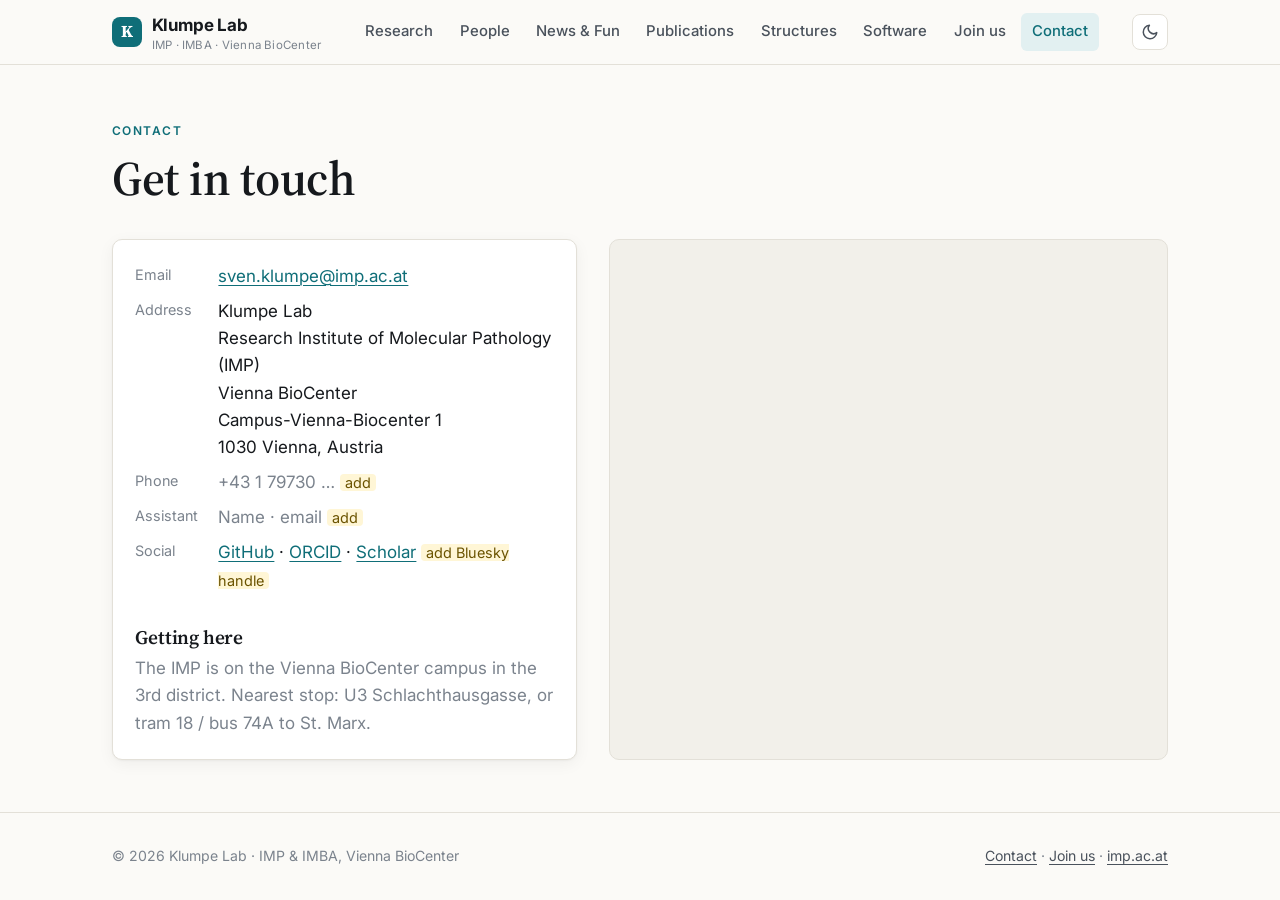
==== contact.html @ cb6379c0 "Klumpe Lab website Static site (no build step): home, research, people, news & fun, publications, st" ====
<!doctype html>
<html lang="en">
<head>
  <meta charset="utf-8">
  <meta name="viewport" content="width=device-width, initial-scale=1">
  <title>Contact · Klumpe Lab</title>
  <link rel="preconnect" href="https://fonts.googleapis.com">
  <link rel="preconnect" href="https://fonts.gstatic.com" crossorigin>
  <link href="https://fonts.googleapis.com/css2?family=Inter:wght@400;500;600;700&family=Source+Serif+4:opsz,wght@8..60,600&display=swap" rel="stylesheet">
  <script>try{var t=localStorage.getItem("theme");if(t==="light"||t==="dark")document.documentElement.dataset.theme=t}catch(e){}</script>
  <link rel="stylesheet" href="assets/css/style.css">
</head>
<body>
<main class="container">
  <header class="page-head">
    <div class="eyebrow">Contact</div>
    <h1>Get in touch</h1>
  </header>

  <div class="contact-grid">
    <div class="card">
      <dl class="info">
        <dt>Email</dt>
        <dd><a href="mailto:sven.klumpe@imp.ac.at">sven.klumpe@imp.ac.at</a></dd>
        <dt>Address</dt>
        <dd>Klumpe Lab<br>Research Institute of Molecular Pathology (IMP)<br>Vienna BioCenter<br>Campus-Vienna-Biocenter 1<br>1030 Vienna, Austria</dd>
        <dt>Phone</dt>
        <dd class="muted">+43 1 79730 … <span class="draft">add</span></dd>
        <dt>Assistant</dt>
        <dd class="muted">Name · email <span class="draft">add</span></dd>
        <dt>Social</dt>
        <dd><a href="https://github.com/sklumpe" rel="noopener">GitHub</a> · <a href="https://orcid.org/0000-0002-8350-6503" rel="noopener">ORCID</a> · <a href="https://scholar.google.com/citations?user=0xs-E9wAAAAJ&amp;hl=en" rel="noopener">Scholar</a> <span class="draft">add Bluesky handle</span></dd>
      </dl>
      <h3 style="margin-top:2rem">Getting here</h3>
      <p class="muted">The IMP is on the Vienna BioCenter campus in the 3rd district. Nearest stop: U3 Schlachthausgasse, or tram 18 / bus 74A to St. Marx.</p>
    </div>
    <div class="map">
      <iframe title="Map of the IMP, Vienna"
        src="https://www.openstreetmap.org/export/embed.html?bbox=16.3990%2C48.1855%2C16.4130%2C48.1925&amp;layer=mapnik&amp;marker=48.1890%2C16.4060"
        loading="lazy"></iframe>
    </div>
  </div>
</main>
<script src="assets/js/data.js"></script>
<script src="assets/js/site.js"></script>
</body>
</html>
---- assets/css/style.css ----
/* ==========================================================================
   Klumpe Lab — prototype stylesheet
   Colors and type are tokens on :root so the look can be retuned in one place.
   ========================================================================== */

:root {
  --bg: #fbfaf7;
  --surface: #ffffff;
  --surface-2: #f2f0ea;
  --ink: #16191d;
  --ink-2: #4a525c;
  --ink-3: #7b838d;
  --line: #e3e0d8;
  --accent: #0f6e78;        /* deep teal */
  --accent-ink: #ffffff;
  --accent-soft: #e2f0f1;
  --warm: #c8682d;          /* for "fun" tags */
  --warm-soft: #f7e9df;

  --font-sans: "Inter", system-ui, -apple-system, "Segoe UI", Roboto, sans-serif;
  --font-serif: "Source Serif 4", Georgia, "Times New Roman", serif;

  --maxw: 1120px;
  --radius: 10px;
  --shadow: 0 1px 2px rgba(0,0,0,.04), 0 4px 16px rgba(0,0,0,.05);
}

/* Dark theme: follows the system setting unless the visitor picks light or dark
   with the header toggle (stored as data-theme on <html>). */
@media (prefers-color-scheme: dark) {
  :root:not([data-theme="light"]) {
    --bg: #0f1215;
    --surface: #161a1f;
    --surface-2: #1c2128;
    --ink: #e9ecef;
    --ink-2: #b3bac2;
    --ink-3: #848c96;
    --line: #2a3038;
    --accent: #4fb6c0;
    --accent-ink: #0b1517;
    --accent-soft: #15292c;
    --warm: #e8935e;
    --warm-soft: #2c2018;
    --shadow: none;
  }
}
:root[data-theme="dark"] {
    --bg: #0f1215;
    --surface: #161a1f;
    --surface-2: #1c2128;
    --ink: #e9ecef;
    --ink-2: #b3bac2;
    --ink-3: #848c96;
    --line: #2a3038;
    --accent: #4fb6c0;
    --accent-ink: #0b1517;
    --accent-soft: #15292c;
    --warm: #e8935e;
    --warm-soft: #2c2018;
    --shadow: none;
}
:root { color-scheme: light dark; }
:root[data-theme="light"] { color-scheme: light; }
:root[data-theme="dark"] { color-scheme: dark; }

*, *::before, *::after { box-sizing: border-box; }

html { scroll-behavior: smooth; }

body {
  margin: 0;
  background: var(--bg);
  color: var(--ink);
  font-family: var(--font-sans);
  font-size: 17px;
  line-height: 1.6;
  -webkit-font-smoothing: antialiased;
  display: flex;
  flex-direction: column;
  min-height: 100vh;
}

main { flex: 1; }

img { max-width: 100%; display: block; }

a { color: var(--accent); text-decoration-thickness: 1px; text-underline-offset: 3px; }
a:hover { text-decoration-thickness: 2px; }

h1, h2, h3 { font-family: var(--font-serif); font-weight: 600; line-height: 1.2; letter-spacing: -0.01em; }
h1 { font-size: clamp(2rem, 4.5vw, 3rem); margin: 0 0 .5rem; }
h2 { font-size: clamp(1.5rem, 3vw, 1.9rem); margin: 2.5rem 0 1rem; }
h3 { font-size: 1.2rem; margin: 0 0 .4rem; }
p  { margin: 0 0 1rem; }

.container { max-width: var(--maxw); margin: 0 auto; padding: 0 16px; }
@media (min-width: 720px) { .container { padding: 0 32px; } }

/* ---------- Header / nav ---------- */
.site-header {
  position: sticky; top: 0; z-index: 50;
  background: color-mix(in srgb, var(--bg) 88%, transparent);
  backdrop-filter: saturate(1.4) blur(10px);
  border-bottom: 1px solid var(--line);
}
.site-header .container { display: flex; align-items: center; justify-content: space-between; height: 64px; }

.brand { display: flex; align-items: center; gap: .6rem; text-decoration: none; color: var(--ink); font-weight: 700; letter-spacing: -.01em; }
.brand-mark {
  width: 30px; height: 30px; border-radius: 8px;
  background: var(--accent); color: var(--accent-ink);
  display: grid; place-items: center; font-family: var(--font-serif); font-size: 1.05rem;
}
.brand > span:last-child { white-space: nowrap; }
.brand small { display: block; font-weight: 400; color: var(--ink-3); font-size: .72rem; letter-spacing: .02em; line-height: 1.1; }

.nav { display: flex; gap: .25rem; }
.nav a {
  color: var(--ink-2); text-decoration: none; font-size: .93rem; font-weight: 500;
  padding: .45rem .7rem; border-radius: 6px; white-space: nowrap;
}
.nav a:hover { color: var(--ink); background: var(--surface-2); }
.nav a[aria-current="page"] { color: var(--accent); background: var(--accent-soft); }

.header-actions { display: flex; align-items: center; gap: .5rem; }
.theme-toggle {
  width: 36px; height: 36px; border-radius: 8px; border: 1px solid var(--line); background: var(--surface);
  color: var(--ink-2); display: grid; place-items: center; cursor: pointer; padding: 0;
}
.theme-toggle:hover { color: var(--ink); border-color: var(--ink-3); }
.theme-toggle svg { width: 18px; height: 18px; }
.theme-toggle .icon-sun { display: none; }
:root[data-theme="dark"] .theme-toggle .icon-sun { display: block; }
:root[data-theme="dark"] .theme-toggle .icon-moon { display: none; }
@media (prefers-color-scheme: dark) {
  :root:not([data-theme="light"]) .theme-toggle .icon-sun { display: block; }
  :root:not([data-theme="light"]) .theme-toggle .icon-moon { display: none; }
}
.nav-toggle {
  display: none; border: 1px solid var(--line); background: var(--surface); color: var(--ink);
  border-radius: 8px; padding: .4rem .6rem; font: inherit; font-size: .9rem; cursor: pointer;
}

@media (max-width: 1100px) {
  .nav-toggle { display: block; }
  .nav {
    display: none; position: absolute; top: 64px; left: 0; right: 0;
    flex-direction: column; padding: .5rem 16px 1rem;
    background: var(--bg); border-bottom: 1px solid var(--line);
  }
  .nav.open { display: flex; }
  .nav a { padding: .7rem .6rem; }
}

/* ---------- Page header ---------- */
.page-head { padding: 3.5rem 0 1.5rem; }
.eyebrow { text-transform: uppercase; letter-spacing: .12em; font-size: .75rem; font-weight: 600; color: var(--accent); margin-bottom: .6rem; }
.lead { font-size: 1.15rem; color: var(--ink-2); max-width: 46rem; }

/* ---------- Hero (home) ---------- */
.hero { padding-block: 4.5rem 3rem; display: grid; gap: 2.5rem; align-items: center; }
@media (min-width: 900px) { .hero { grid-template-columns: 1.15fr 1fr; padding-block: 6rem 4rem; } }
.hero h1 { font-size: clamp(2.2rem, 5vw, 3.4rem); }
.hero-visual {
  aspect-ratio: 4 / 3; border-radius: 16px; overflow: hidden;
  background: radial-gradient(120% 90% at 30% 20%, var(--accent-soft), var(--surface-2));
  border: 1px solid var(--line); position: relative;
}
.hero-visual { margin: 0; }
.hero-text { padding-block: 4.5rem 2rem; }
@media (min-width: 900px) { .hero-text { grid-template-columns: minmax(0, 46rem); padding-block: 5.5rem 2.5rem; } }
.hero-banner { margin: 0 0 3rem; }
.hero-banner img { width: 100%; height: auto; }
.hero-banner figcaption { margin-top: .75rem; font-size: .82rem; color: var(--ink-3); text-align: right; }
.placeholder-note {
  position: absolute; bottom: 10px; right: 12px; font-size: .72rem; color: var(--ink-3);
  background: var(--surface); padding: .15rem .5rem; border-radius: 999px; border: 1px solid var(--line);
}

.btn-row { display: flex; flex-wrap: wrap; gap: .75rem; margin-top: 1.5rem; }
.btn {
  display: inline-flex; align-items: center; gap: .4rem;
  padding: .65rem 1.1rem; border-radius: 8px; font-weight: 600; font-size: .95rem;
  text-decoration: none; border: 1px solid transparent;
}
.btn-primary { background: var(--accent); color: var(--accent-ink); }
.btn-primary:hover { filter: brightness(1.08); }
.btn-ghost { border-color: var(--line); color: var(--ink); background: var(--surface); }
.btn-ghost:hover { border-color: var(--ink-3); }

/* ---------- Generic grids & cards ---------- */
.grid { display: grid; gap: 1.25rem; }
.grid-2 { grid-template-columns: repeat(auto-fill, minmax(min(100%, 420px), 1fr)); }
.grid-3 { grid-template-columns: repeat(auto-fill, minmax(min(100%, 300px), 1fr)); }
.grid-4 { grid-template-columns: repeat(auto-fill, minmax(min(100%, 220px), 1fr)); }

.card {
  background: var(--surface); border: 1px solid var(--line); border-radius: var(--radius);
  padding: 1.4rem; box-shadow: var(--shadow);
}
.card p:last-child { margin-bottom: 0; }
.card .meta { color: var(--ink-3); font-size: .85rem; margin-bottom: .4rem; }
a.card { color: inherit; text-decoration: none; transition: border-color .15s, transform .15s; display: block; }
a.card:hover { border-color: var(--accent); transform: translateY(-2px); }

.section { padding-block: 1rem 3rem; }
.section-head { display: flex; justify-content: space-between; align-items: baseline; gap: 1rem; flex-wrap: wrap; }
.section-head a { font-size: .92rem; font-weight: 500; }

.muted { color: var(--ink-3); }
.tag {
  display: inline-block; font-size: .72rem; font-weight: 600; letter-spacing: .04em; text-transform: uppercase;
  padding: .15rem .5rem; border-radius: 999px; background: var(--accent-soft); color: var(--accent);
}
.tag.fun { background: var(--warm-soft); color: var(--warm); }

/* ---------- Home topic panels ---------- */
.topic-card { padding-top: 0; overflow: hidden; }
.topic-img {
  margin: 0 -1.4rem 1.1rem; aspect-ratio: 1600 / 1145; display: grid; place-items: center;
  border-bottom: 1px solid var(--line); background: transparent;
}
.topic-img { position: relative; }
.topic-img img { position: absolute; inset: 0; width: 100%; height: 100%; object-fit: contain; }
:root[data-theme="dark"] .topic-img { background: #000; }
@media (prefers-color-scheme: dark) { :root:not([data-theme="light"]) .topic-img { background: #000; } }
.topic-img-empty { font-size: .8rem; font-weight: 600; letter-spacing: .04em; color: var(--ink-3); }

/* ---------- Research ---------- */
.theme { display: grid; gap: 1.5rem; padding: 2rem 0; border-top: 1px solid var(--line); }
@media (min-width: 820px) { .theme { grid-template-columns: 64px 1fr 280px; } }
.theme-num { font-family: var(--font-serif); font-size: 2.2rem; color: var(--accent); line-height: 1; }
.theme-img {
  border-radius: var(--radius); border: 1px solid var(--line); aspect-ratio: 4/3;
  background: repeating-linear-gradient(45deg, var(--surface-2) 0 10px, var(--surface) 10px 20px);
  display: grid; place-items: center; color: var(--ink-3); font-size: .8rem;
}
.theme ul { padding-left: 1.1rem; color: var(--ink-2); }
.theme-photo { margin: 0; aspect-ratio: auto; display: block; align-self: start; padding: 0; border: 0; border-radius: 0; background: none; }
.theme-photo img { width: 100%; height: auto; }
.theme-photo figcaption { margin-top: .5rem; font-size: .78rem; color: var(--ink-3); text-align: center; }
.theme-figure { margin: 1.5rem 0 0; padding: 1rem; border-radius: var(--radius); border: 1px solid var(--line);
  background: radial-gradient(120% 90% at 30% 20%, var(--accent-soft), var(--surface-2)); }
.theme-figure img { width: 100%; height: auto; }
.theme-figure figcaption { margin-top: .6rem; font-size: .82rem; color: var(--ink-3); }
@media (min-width: 820px) { .theme:not(:has(> .theme-img)) { grid-template-columns: 64px 1fr; } }
.quote {
  margin: 0 0 1.2rem; padding: .2rem 0 .2rem 1.1rem; border-left: 3px solid var(--accent);
  font-family: var(--font-serif); font-size: 1.15rem; line-height: 1.45; color: var(--ink);
}
.quote cite { display: block; margin-top: .4rem; font-family: var(--font-sans); font-style: normal; font-size: .85rem; color: var(--ink-3); }
.quote cite::before { content: "— "; }
.outlook { margin-top: 2rem; background: var(--accent-soft); border-color: transparent; }
.outlook p { font-size: 1.08rem; color: var(--ink); }

/* ---------- Publications ---------- */
.pub-tools { display: flex; flex-wrap: wrap; gap: .75rem; align-items: center; margin: 1rem 0 1.5rem; }
.pub-tools input[type="search"] {
  flex: 1 1 260px; padding: .6rem .8rem; border-radius: 8px; border: 1px solid var(--line);
  background: var(--surface); color: var(--ink); font: inherit; font-size: .95rem;
}
.chip {
  border: 1px solid var(--line); background: var(--surface); color: var(--ink-2);
  border-radius: 999px; padding: .35rem .8rem; font: inherit; font-size: .85rem; cursor: pointer;
}
.chip[aria-pressed="true"] { background: var(--accent); color: var(--accent-ink); border-color: var(--accent); }

.pub-year { font-family: var(--font-serif); font-size: 1.4rem; margin: 2rem 0 .5rem; color: var(--ink-3); }
.pub { padding: 1rem 0; border-bottom: 1px solid var(--line); display: grid; grid-template-columns: 180px 1fr; gap: 1.6rem; align-items: start; }
.pub-main { display: grid; gap: .25rem; min-width: 0; }
.pub-thumb-link { display: block; text-decoration: none; }
.pub-thumb {
  width: 180px; height: 180px; border-radius: 12px; object-fit: contain; background: #fff;
  border: 1px solid var(--line); display: block;
}
.pub-thumb-empty {
  display: grid; place-items: center; padding: .35rem; text-align: center;
  font: 600 .95rem/1.2 var(--font-sans); letter-spacing: .02em; color: var(--accent);
  overflow-wrap: anywhere; hyphens: manual; overflow: hidden;
  background: repeating-linear-gradient(45deg, var(--accent-soft) 0 6px, var(--surface) 6px 12px);
}
@media (max-width: 720px) { .pub { grid-template-columns: 120px 1fr; gap: 1.1rem; } .pub-thumb { width: 120px; height: 120px; } .pub-thumb-empty { font-size: .8rem; } }
@media (max-width: 480px) { .pub { grid-template-columns: 100px 1fr; gap: .9rem; } .pub-thumb { width: 100px; height: 100px; } .pub-thumb-empty { font-size: .72rem; } }
.pub-title { font-weight: 600; color: var(--ink); }
.pub-authors { color: var(--ink-2); font-size: .93rem; }
.pub-authors .me { font-weight: 600; color: var(--ink); }
.pub-venue { font-size: .9rem; color: var(--ink-3); font-style: italic; }
.pub-links { display: flex; gap: .9rem; font-size: .85rem; margin-top: .2rem; }

/* ---------- People ---------- */
.person { text-align: left; }
.avatar {
  width: 100%; aspect-ratio: 1; border-radius: var(--radius); margin-bottom: .9rem;
  display: grid; place-items: center; font-family: var(--font-serif); font-size: 2.6rem;
  color: var(--accent); background: var(--accent-soft); border: 1px solid var(--line);
}
.avatar { overflow: hidden; }
.avatar img { width: 100%; height: 100%; object-fit: cover; }
.avatar-art img { object-fit: contain; padding: 12%; }
.person .role { color: var(--accent); font-size: .88rem; font-weight: 600; margin-bottom: .4rem; }
.person p { font-size: .92rem; color: var(--ink-2); }
.pi { display: grid; gap: 2rem; align-items: start; }
@media (min-width: 820px) { .pi { grid-template-columns: 280px 1fr; } }
.alumni { columns: 2 260px; padding-left: 1.1rem; color: var(--ink-2); }

/* ---------- News ---------- */
.filter-row { display: flex; gap: .5rem; flex-wrap: wrap; margin-bottom: 1.5rem; }
.news-item { display: grid; gap: 1rem; padding: 1.5rem 0; border-top: 1px solid var(--line); }
@media (min-width: 720px) { .news-item { grid-template-columns: 140px 1fr; } }
.news-date { color: var(--ink-3); font-size: .9rem; font-variant-numeric: tabular-nums; }
.news-body.has-thumb { display: grid; gap: 1.25rem; }
@media (min-width: 720px) { .news-body.has-thumb { grid-template-columns: 160px 1fr; align-items: start; } }
.news-thumb { width: 100%; aspect-ratio: 4 / 3; object-fit: cover; border-radius: var(--radius); }
.news-portrait { width: 96px; aspect-ratio: 1; border-radius: 50%; }
.news-more { margin-top: .5rem; }
.news-more summary { cursor: pointer; color: var(--accent); font-weight: 500; width: fit-content; }
.news-more summary:hover { text-decoration: underline; text-underline-offset: 3px; }
.news-more img { margin-top: 1rem; width: 100%; max-width: 720px; border-radius: var(--radius); }
img.zoomable { cursor: zoom-in; }
img.zoomable:focus-visible { outline: 3px solid var(--accent); outline-offset: 3px; }
.lightbox {
  position: fixed; inset: 0; z-index: 1000; display: grid; place-items: center; padding: 2vmin;
  background: rgba(0, 0, 0, .9); cursor: zoom-out; animation: lb-in .15s ease-out;
}
.lightbox img { background: var(--bg); max-width: 96vw; max-height: 96vh; max-height: 96dvh; width: auto; height: auto; object-fit: contain; border-radius: 4px; }
.lightbox-close {
  position: fixed; top: 12px; right: 16px; width: 44px; height: 44px; border-radius: 50%;
  border: 0; background: rgba(255,255,255,.15); color: #fff; font-size: 1.8rem; line-height: 1; cursor: pointer;
}
.lightbox-close:hover, .lightbox-close:focus-visible { background: rgba(255,255,255,.3); outline: none; }
@keyframes lb-in { from { opacity: 0; } to { opacity: 1; } }
.card.has-thumb { padding-top: 0; overflow: hidden; }
.news-card-thumb { display: block; width: calc(100% + 2.8rem); max-width: none; margin: 0 -1.4rem 1rem; aspect-ratio: 16 / 9; object-fit: cover; }

/* ---------- Software ---------- */
.sw-head { display: flex; justify-content: space-between; align-items: flex-start; gap: 1rem; }
.sw-icon {
  width: 42px; height: 42px; border-radius: 10px; flex: none;
  background: var(--accent-soft); color: var(--accent); display: grid; place-items: center;
  font-family: ui-monospace, SFMono-Regular, Menlo, monospace; font-weight: 700;
}
.stack { display: flex; flex-wrap: wrap; gap: .35rem; margin: .8rem 0; }
.stack span { font-family: ui-monospace, SFMono-Regular, Menlo, monospace; font-size: .75rem; padding: .1rem .45rem; border-radius: 4px; background: var(--surface-2); color: var(--ink-2); }

/* ---------- Join ---------- */
.position { display: grid; gap: .5rem; }
.position .status { font-size: .8rem; font-weight: 600; color: var(--accent); }
.steps { counter-reset: s; list-style: none; padding: 0; display: grid; gap: 1rem; }
.steps li { counter-increment: s; padding-left: 3rem; position: relative; }
.steps li::before {
  content: counter(s); position: absolute; left: 0; top: 0;
  width: 2rem; height: 2rem; border-radius: 50%; display: grid; place-items: center;
  background: var(--accent-soft); color: var(--accent); font-weight: 700; font-size: .9rem;
}

/* ---------- Contact ---------- */
.contact-grid { display: grid; gap: 2rem; }
@media (min-width: 820px) { .contact-grid { grid-template-columns: 1fr 1.2fr; } }
.map {
  border-radius: var(--radius); border: 1px solid var(--line); min-height: 320px; overflow: hidden;
  background: var(--surface-2);
}
.map iframe { width: 100%; height: 100%; min-height: 320px; border: 0; display: block; }
dl.info { display: grid; grid-template-columns: max-content 1fr; gap: .5rem 1.25rem; margin: 0; }
dl.info dt { color: var(--ink-3); font-size: .9rem; }
dl.info dd { margin: 0; }

/* ---------- Structure gallery ---------- */
.structure { padding: 0; overflow: hidden; display: flex; flex-direction: column; }
.structure-img { display: block; position: relative; aspect-ratio: 1; background: #fff; border-bottom: 1px solid var(--line); }
.structure-img img { width: 100%; height: 100%; object-fit: contain; transition: transform .25s; }
.structure-img:hover img { transform: scale(1.04); }
.pdb-id {
  position: absolute; top: 10px; left: 10px; font: 600 .75rem ui-monospace, SFMono-Regular, Menlo, monospace;
  background: var(--accent); color: var(--accent-ink); padding: .15rem .5rem; border-radius: 4px;
}
.structure h3 {
  font-size: 1.02rem; margin: 1rem 1.2rem .3rem;
  display: -webkit-box; -webkit-line-clamp: 3; -webkit-box-orient: vertical; overflow: hidden;
}
.kind-tag {
  position: absolute; top: 10px; right: 10px; font-size: .7rem; font-weight: 600;
  background: rgba(255,255,255,.9); color: #333; padding: .15rem .5rem; border-radius: 4px; border: 1px solid #ddd;
}
.filter-label { font-size: .8rem; color: var(--ink-3); text-transform: uppercase; letter-spacing: .08em; align-self: center; margin-right: .25rem; min-width: 4.5rem; }
.structure .meta { margin: 0 1.2rem; }
.structure .pub-links { margin: auto 1.2rem 1.1rem; padding-top: .6rem; flex-wrap: wrap; }
.chip .muted { margin-left: .2rem; }
.chip[aria-pressed="true"] .muted { color: inherit; opacity: .75; }

/* ---------- Sponsors ---------- */
.sponsors { display: grid; grid-template-columns: repeat(auto-fill, minmax(min(100%, 150px), 1fr)); gap: .75rem; }
.sponsor {
  display: flex; align-items: center; justify-content: center; height: 88px; padding: .8rem 1rem;
  background: #fff; border: 1px solid var(--line); border-radius: var(--radius);
  transition: border-color .15s, transform .15s;
}
.sponsor:hover { border-color: var(--accent); transform: translateY(-2px); }
.sponsor img { max-width: 100%; max-height: 100%; min-width: 0; min-height: 0; object-fit: contain; }

/* ---------- Footer ---------- */
.site-footer { border-top: 1px solid var(--line); margin-top: 3rem; padding: 2rem 0; color: var(--ink-3); font-size: .88rem; }
.site-footer .container { display: flex; justify-content: space-between; flex-wrap: wrap; gap: 1rem; }
.site-footer a { color: var(--ink-2); }

/* ---------- Prototype marker ---------- */
.draft { background: #fff6d6; color: #6b5300; border-radius: 4px; padding: 0 .3rem; font-size: .85em; }
@media (prefers-color-scheme: dark) { :root:not([data-theme="light"]) .draft { background: #3a3110; color: #f1d98a; } }
:root[data-theme="dark"] .draft { background: #3a3110; color: #f1d98a; }

/* Theme-specific image variants */
.img-dark { display: none !important; }
:root[data-theme="dark"] .img-dark { display: block !important; }
:root[data-theme="dark"] .img-light { display: none !important; }
@media (prefers-color-scheme: dark) {
  :root:not([data-theme="light"]) .img-dark { display: block !important; }
  :root:not([data-theme="light"]) .img-light { display: none !important; }
}
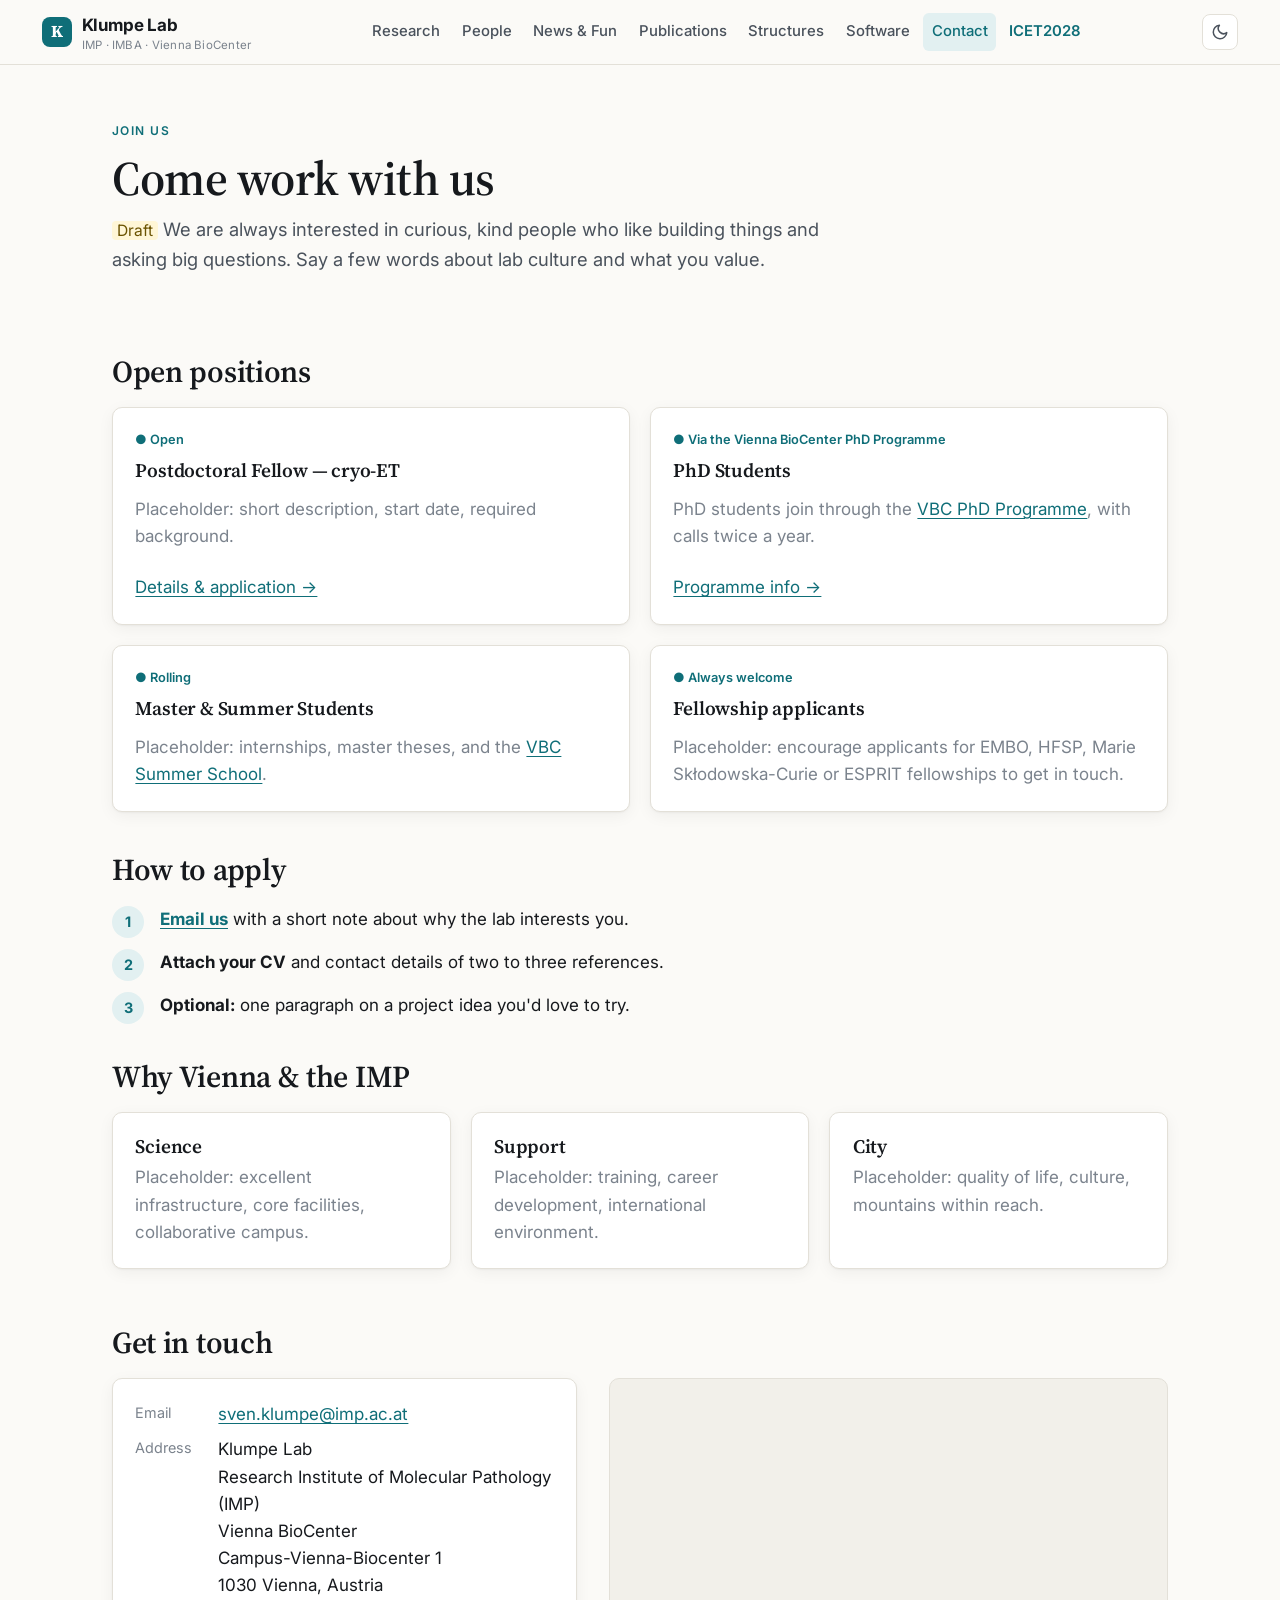
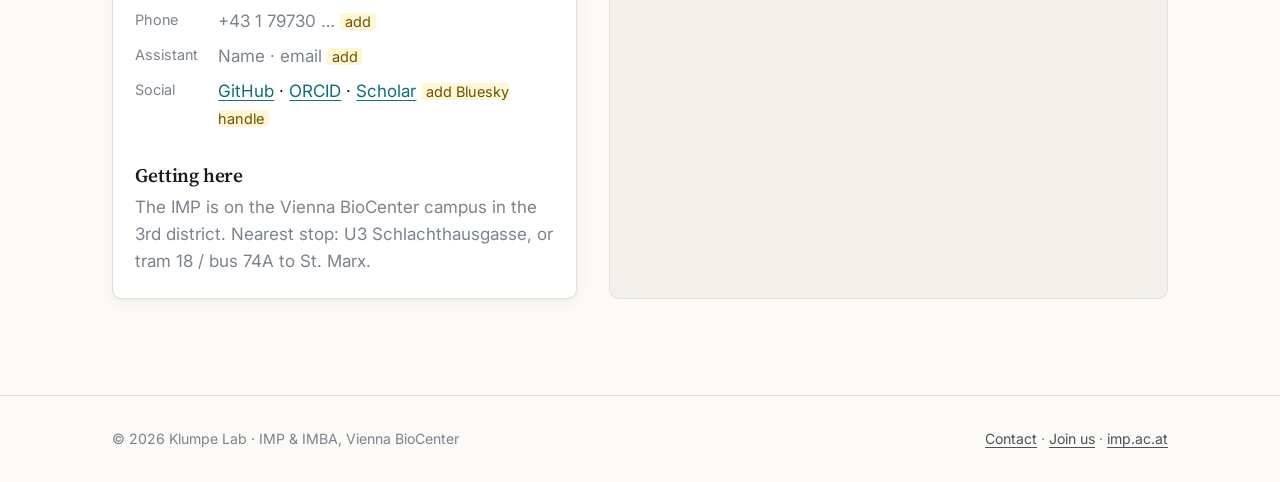
==== commit 1269b869: "Merge Join us into Contact page, add ICET2028 link to menu - Contact page now starts with Join us an" ====
--- a/contact.html
+++ b/contact.html
@@ -12,34 +12,78 @@
 </head>
 <body>
 <main class="container">
-  <header class="page-head">
-    <div class="eyebrow">Contact</div>
-    <h1>Get in touch</h1>
+  <header class="page-head" id="join">
+    <div class="eyebrow">Join us</div>
+    <h1>Come work with us</h1>
+    <p class="lead"><span class="draft">Draft</span> We are always interested in curious, kind people who like building things and asking big questions. Say a few words about lab culture and what you value.</p>
   </header>
 
-  <div class="contact-grid">
-    <div class="card">
-      <dl class="info">
-        <dt>Email</dt>
-        <dd><a href="mailto:sven.klumpe@imp.ac.at">sven.klumpe@imp.ac.at</a></dd>
-        <dt>Address</dt>
-        <dd>Klumpe Lab<br>Research Institute of Molecular Pathology (IMP)<br>Vienna BioCenter<br>Campus-Vienna-Biocenter 1<br>1030 Vienna, Austria</dd>
-        <dt>Phone</dt>
-        <dd class="muted">+43 1 79730 … <span class="draft">add</span></dd>
-        <dt>Assistant</dt>
-        <dd class="muted">Name · email <span class="draft">add</span></dd>
-        <dt>Social</dt>
-        <dd><a href="https://github.com/sklumpe" rel="noopener">GitHub</a> · <a href="https://orcid.org/0000-0002-8350-6503" rel="noopener">ORCID</a> · <a href="https://scholar.google.com/citations?user=0xs-E9wAAAAJ&amp;hl=en" rel="noopener">Scholar</a> <span class="draft">add Bluesky handle</span></dd>
-      </dl>
-      <h3 style="margin-top:2rem">Getting here</h3>
-      <p class="muted">The IMP is on the Vienna BioCenter campus in the 3rd district. Nearest stop: U3 Schlachthausgasse, or tram 18 / bus 74A to St. Marx.</p>
+  <h2>Open positions</h2>
+  <div class="grid grid-2">
+    <article class="card position">
+      <div class="status">● Open</div>
+      <h3>Postdoctoral Fellow — cryo-ET</h3>
+      <p class="muted">Placeholder: short description, start date, required background.</p>
+      <a href="#">Details & application →</a>
+    </article>
+    <article class="card position">
+      <div class="status">● Via the Vienna BioCenter PhD Programme</div>
+      <h3>PhD Students</h3>
+      <p class="muted">PhD students join through the <a href="https://training.vbc.ac.at/phd-programme/" rel="noopener">VBC PhD Programme</a>, with calls twice a year.</p>
+      <a href="https://training.vbc.ac.at/phd-programme/" rel="noopener">Programme info →</a>
+    </article>
+    <article class="card position">
+      <div class="status">● Rolling</div>
+      <h3>Master & Summer Students</h3>
+      <p class="muted">Placeholder: internships, master theses, and the <a href="https://training.vbc.ac.at/summer-school/" rel="noopener">VBC Summer School</a>.</p>
+    </article>
+    <article class="card position">
+      <div class="status">● Always welcome</div>
+      <h3>Fellowship applicants</h3>
+      <p class="muted">Placeholder: encourage applicants for EMBO, HFSP, Marie Skłodowska-Curie or ESPRIT fellowships to get in touch.</p>
+    </article>
+  </div>
+
+  <h2>How to apply</h2>
+  <ol class="steps">
+    <li><strong><a href="mailto:sven.klumpe@imp.ac.at">Email us</a></strong> with a short note about why the lab interests you.</li>
+    <li><strong>Attach your CV</strong> and contact details of two to three references.</li>
+    <li><strong>Optional:</strong> one paragraph on a project idea you'd love to try.</li>
+  </ol>
+
+  <h2>Why Vienna &amp; the IMP</h2>
+  <div class="grid grid-3">
+    <div class="card"><h3>Science</h3><p class="muted">Placeholder: excellent infrastructure, core facilities, collaborative campus.</p></div>
+    <div class="card"><h3>Support</h3><p class="muted">Placeholder: training, career development, international environment.</p></div>
+    <div class="card"><h3>City</h3><p class="muted">Placeholder: quality of life, culture, mountains within reach.</p></div>
+  </div>
+
+  <section id="contact" class="section">
+    <h2>Get in touch</h2>
+    <div class="contact-grid">
+      <div class="card">
+        <dl class="info">
+          <dt>Email</dt>
+          <dd><a href="mailto:sven.klumpe@imp.ac.at">sven.klumpe@imp.ac.at</a></dd>
+          <dt>Address</dt>
+          <dd>Klumpe Lab<br>Research Institute of Molecular Pathology (IMP)<br>Vienna BioCenter<br>Campus-Vienna-Biocenter 1<br>1030 Vienna, Austria</dd>
+          <dt>Phone</dt>
+          <dd class="muted">+43 1 79730 … <span class="draft">add</span></dd>
+          <dt>Assistant</dt>
+          <dd class="muted">Name · email <span class="draft">add</span></dd>
+          <dt>Social</dt>
+          <dd><a href="https://github.com/sklumpe" rel="noopener">GitHub</a> · <a href="https://orcid.org/0000-0002-8350-6503" rel="noopener">ORCID</a> · <a href="https://scholar.google.com/citations?user=0xs-E9wAAAAJ&amp;hl=en" rel="noopener">Scholar</a> <span class="draft">add Bluesky handle</span></dd>
+        </dl>
+        <h3 style="margin-top:2rem">Getting here</h3>
+        <p class="muted">The IMP is on the Vienna BioCenter campus in the 3rd district. Nearest stop: U3 Schlachthausgasse, or tram 18 / bus 74A to St. Marx.</p>
+      </div>
+      <div class="map">
+        <iframe title="Map of the IMP, Vienna"
+          src="https://www.openstreetmap.org/export/embed.html?bbox=16.3990%2C48.1855%2C16.4130%2C48.1925&amp;layer=mapnik&amp;marker=48.1890%2C16.4060"
+          loading="lazy"></iframe>
+      </div>
     </div>
-    <div class="map">
-      <iframe title="Map of the IMP, Vienna"
-        src="https://www.openstreetmap.org/export/embed.html?bbox=16.3990%2C48.1855%2C16.4130%2C48.1925&amp;layer=mapnik&amp;marker=48.1890%2C16.4060"
-        loading="lazy"></iframe>
-    </div>
-  </div>
+  </section>
 </main>
 <script src="assets/js/data.js"></script>
 <script src="assets/js/site.js"></script>
--- a/assets/css/style.css
+++ b/assets/css/style.css
@@ -65,7 +65,7 @@
 
 *, *::before, *::after { box-sizing: border-box; }
 
-html { scroll-behavior: smooth; }
+html { scroll-behavior: smooth; scroll-padding-top: 80px; }
 
 body {
   margin: 0;
@@ -103,7 +103,7 @@
   backdrop-filter: saturate(1.4) blur(10px);
   border-bottom: 1px solid var(--line);
 }
-.site-header .container { display: flex; align-items: center; justify-content: space-between; height: 64px; }
+.site-header .container { max-width: 1260px; display: flex; align-items: center; justify-content: space-between; height: 64px; }
 
 .brand { display: flex; align-items: center; gap: .6rem; text-decoration: none; color: var(--ink); font-weight: 700; letter-spacing: -.01em; }
 .brand-mark {
@@ -117,9 +117,10 @@
 .nav { display: flex; gap: .25rem; }
 .nav a {
   color: var(--ink-2); text-decoration: none; font-size: .93rem; font-weight: 500;
-  padding: .45rem .7rem; border-radius: 6px; white-space: nowrap;
+  padding: .45rem .55rem; border-radius: 6px; white-space: nowrap;
 }
 .nav a:hover { color: var(--ink); background: var(--surface-2); }
+.nav a.nav-project { font-weight: 600; color: var(--accent); }
 .nav a[aria-current="page"] { color: var(--accent); background: var(--accent-soft); }
 
 .header-actions { display: flex; align-items: center; gap: .5rem; }
@@ -141,7 +142,7 @@
   border-radius: 8px; padding: .4rem .6rem; font: inherit; font-size: .9rem; cursor: pointer;
 }
 
-@media (max-width: 1100px) {
+@media (max-width: 1200px) {
   .nav-toggle { display: block; }
   .nav {
     display: none; position: absolute; top: 64px; left: 0; right: 0;
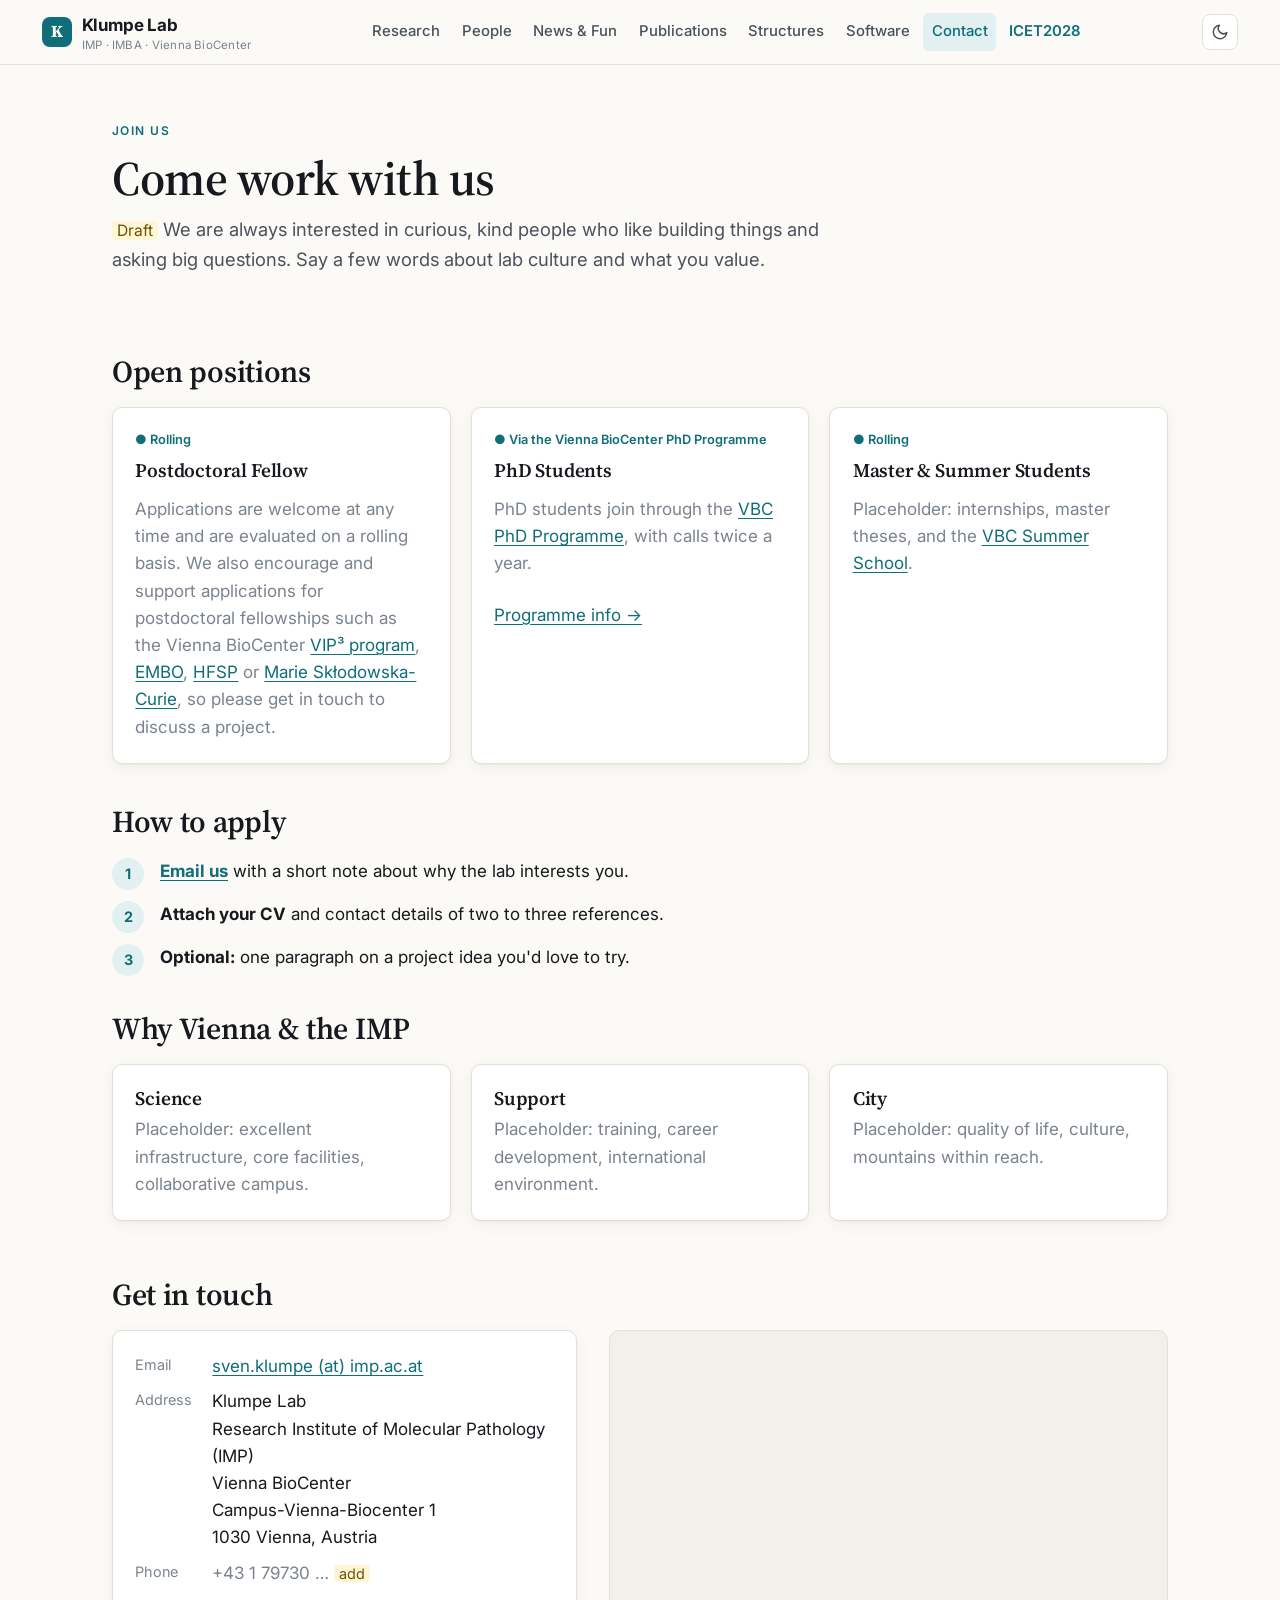
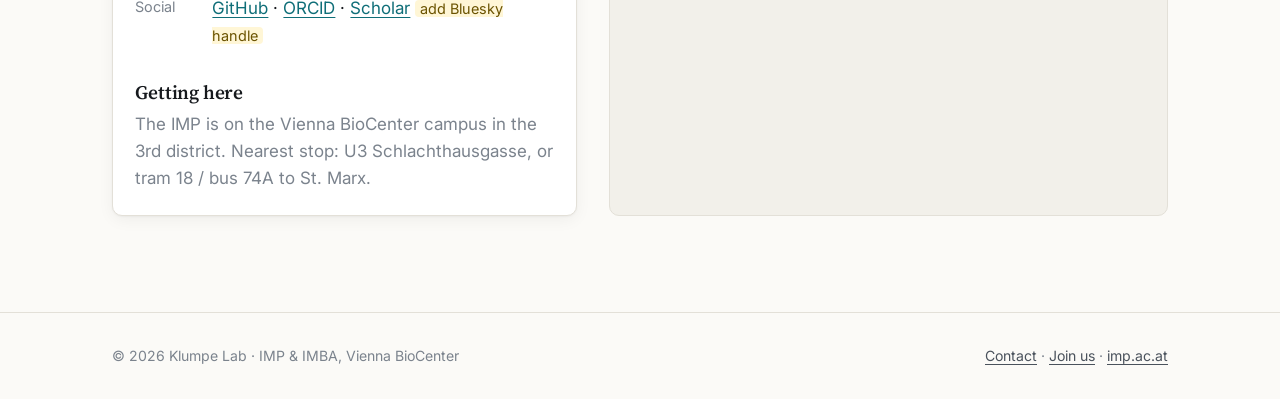
==== commit 411ef0c7: "Update Contact and Research pages - Postdoc card: rolling applications, links to VIP3, EMBO, HFSP an" ====
--- a/contact.html
+++ b/contact.html
@@ -19,12 +19,11 @@
   </header>
 
   <h2>Open positions</h2>
-  <div class="grid grid-2">
+  <div class="grid grid-3">
     <article class="card position">
-      <div class="status">● Open</div>
-      <h3>Postdoctoral Fellow — cryo-ET</h3>
-      <p class="muted">Placeholder: short description, start date, required background.</p>
-      <a href="#">Details & application →</a>
+      <div class="status">● Rolling</div>
+      <h3>Postdoctoral Fellow</h3>
+      <p class="muted">Applications are welcome at any time and are evaluated on a rolling basis. We also encourage and support applications for postdoctoral fellowships such as the Vienna BioCenter <a href="https://training.vbc.ac.at/post-docs/vip3-post-doc-program/" rel="noopener">VIP³ program</a>, <a href="https://www.embo.org/funding/fellowships-grants-and-career-support/postdoctoral-fellowships/" rel="noopener">EMBO</a>, <a href="https://www.hfsp.org/funding/hfsp-funding/postdoctoral-fellowships" rel="noopener">HFSP</a> or <a href="https://marie-sklodowska-curie-actions.ec.europa.eu/actions/postdoctoral-fellowships" rel="noopener">Marie Skłodowska-Curie</a>, so please get in touch to discuss a project.</p>
     </article>
     <article class="card position">
       <div class="status">● Via the Vienna BioCenter PhD Programme</div>
@@ -37,16 +36,11 @@
       <h3>Master & Summer Students</h3>
       <p class="muted">Placeholder: internships, master theses, and the <a href="https://training.vbc.ac.at/summer-school/" rel="noopener">VBC Summer School</a>.</p>
     </article>
-    <article class="card position">
-      <div class="status">● Always welcome</div>
-      <h3>Fellowship applicants</h3>
-      <p class="muted">Placeholder: encourage applicants for EMBO, HFSP, Marie Skłodowska-Curie or ESPRIT fellowships to get in touch.</p>
-    </article>
   </div>
 
   <h2>How to apply</h2>
   <ol class="steps">
-    <li><strong><a href="mailto:sven.klumpe@imp.ac.at">Email us</a></strong> with a short note about why the lab interests you.</li>
+    <li><strong><a href="#contact" class="js-email" data-u="epmulk.nevs" data-d="ta.ca.pmi">Email us</a></strong> with a short note about why the lab interests you.</li>
     <li><strong>Attach your CV</strong> and contact details of two to three references.</li>
     <li><strong>Optional:</strong> one paragraph on a project idea you'd love to try.</li>
   </ol>
@@ -64,13 +58,11 @@
       <div class="card">
         <dl class="info">
           <dt>Email</dt>
-          <dd><a href="mailto:sven.klumpe@imp.ac.at">sven.klumpe@imp.ac.at</a></dd>
+          <dd><a href="#contact" class="js-email" data-u="epmulk.nevs" data-d="ta.ca.pmi">sven.klumpe (at) imp.ac.at</a></dd>
           <dt>Address</dt>
           <dd>Klumpe Lab<br>Research Institute of Molecular Pathology (IMP)<br>Vienna BioCenter<br>Campus-Vienna-Biocenter 1<br>1030 Vienna, Austria</dd>
           <dt>Phone</dt>
           <dd class="muted">+43 1 79730 … <span class="draft">add</span></dd>
-          <dt>Assistant</dt>
-          <dd class="muted">Name · email <span class="draft">add</span></dd>
           <dt>Social</dt>
           <dd><a href="https://github.com/sklumpe" rel="noopener">GitHub</a> · <a href="https://orcid.org/0000-0002-8350-6503" rel="noopener">ORCID</a> · <a href="https://scholar.google.com/citations?user=0xs-E9wAAAAJ&amp;hl=en" rel="noopener">Scholar</a> <span class="draft">add Bluesky handle</span></dd>
         </dl>
--- a/assets/css/style.css
+++ b/assets/css/style.css
@@ -284,7 +284,6 @@
 @media (max-width: 480px) { .pub { grid-template-columns: 100px 1fr; gap: .9rem; } .pub-thumb { width: 100px; height: 100px; } .pub-thumb-empty { font-size: .72rem; } }
 .pub-title { font-weight: 600; color: var(--ink); }
 .pub-authors { color: var(--ink-2); font-size: .93rem; }
-.pub-authors .me { font-weight: 600; color: var(--ink); }
 .pub-venue { font-size: .9rem; color: var(--ink-3); font-style: italic; }
 .pub-links { display: flex; gap: .9rem; font-size: .85rem; margin-top: .2rem; }
 
@@ -344,7 +343,7 @@
 .stack span { font-family: ui-monospace, SFMono-Regular, Menlo, monospace; font-size: .75rem; padding: .1rem .45rem; border-radius: 4px; background: var(--surface-2); color: var(--ink-2); }
 
 /* ---------- Join ---------- */
-.position { display: grid; gap: .5rem; }
+.position { display: grid; gap: .5rem; align-content: start; }
 .position .status { font-size: .8rem; font-weight: 600; color: var(--accent); }
 .steps { counter-reset: s; list-style: none; padding: 0; display: grid; gap: 1rem; }
 .steps li { counter-increment: s; padding-left: 3rem; position: relative; }
